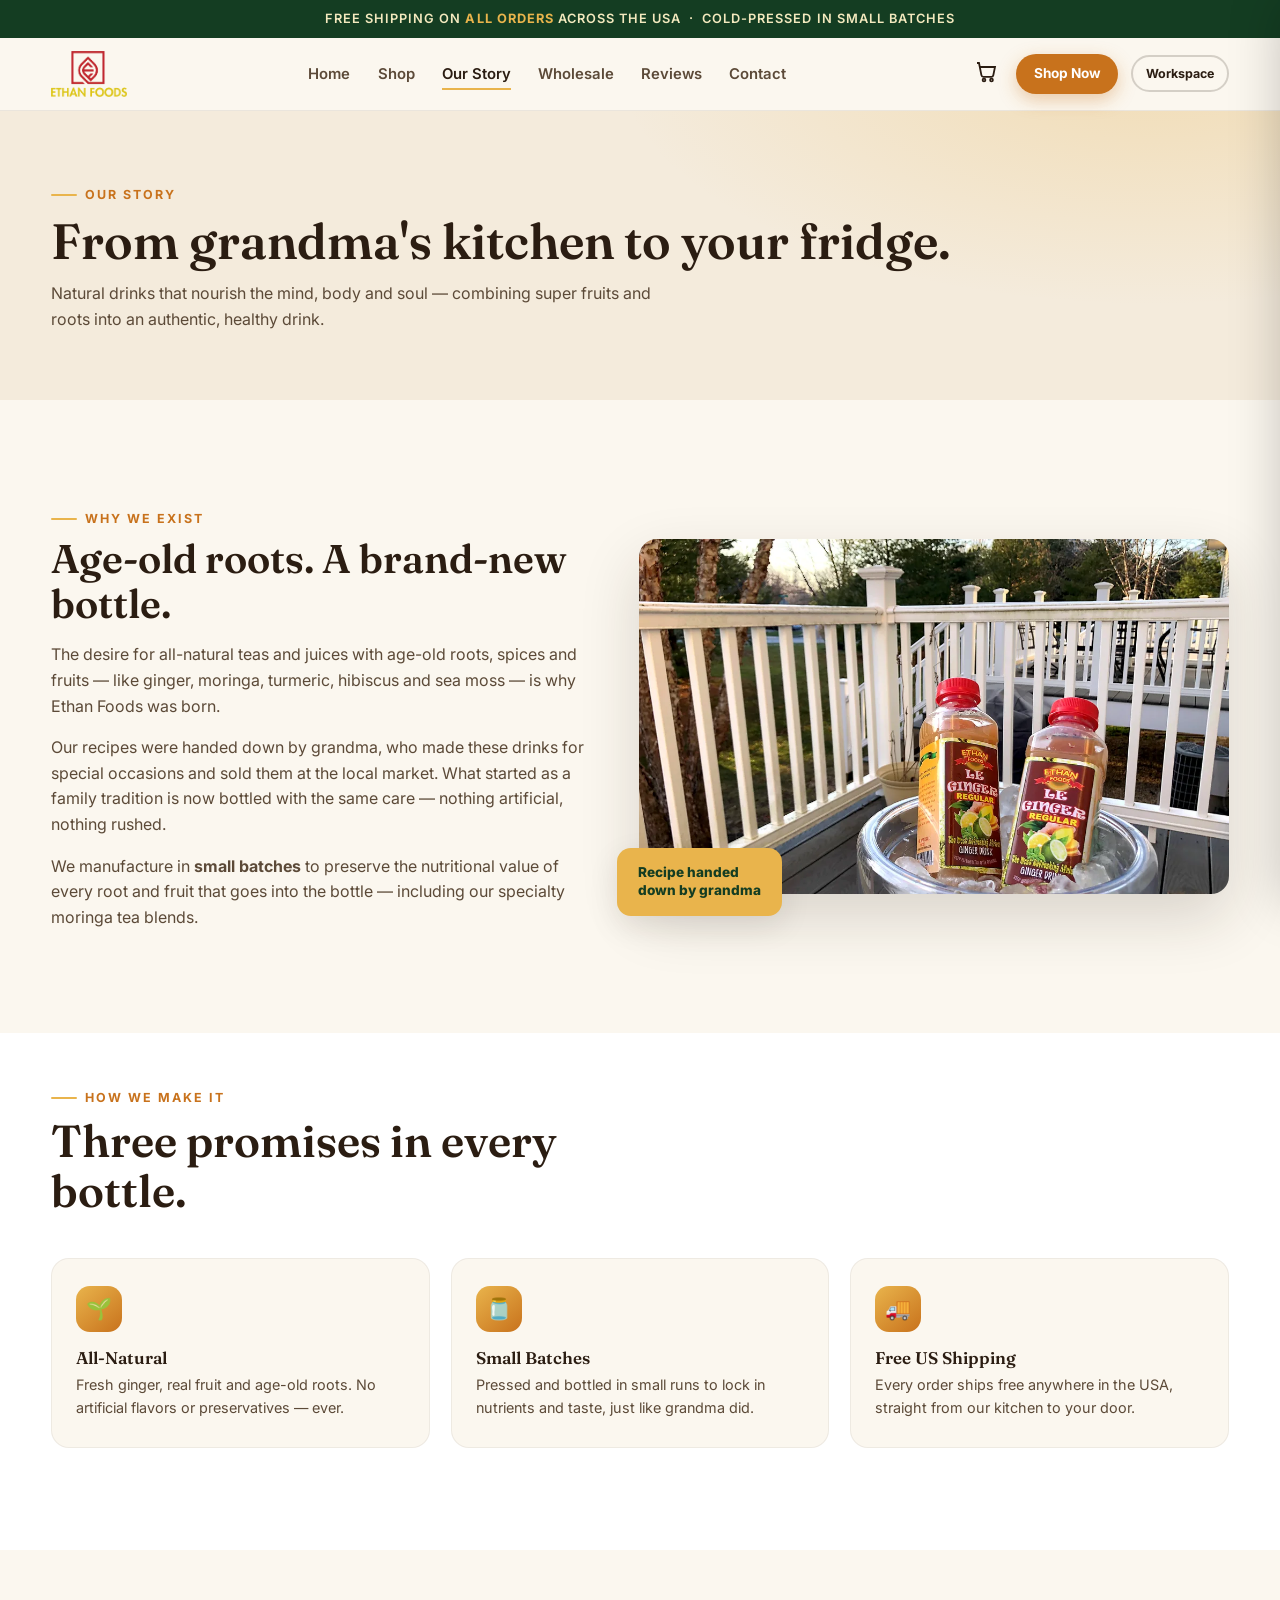
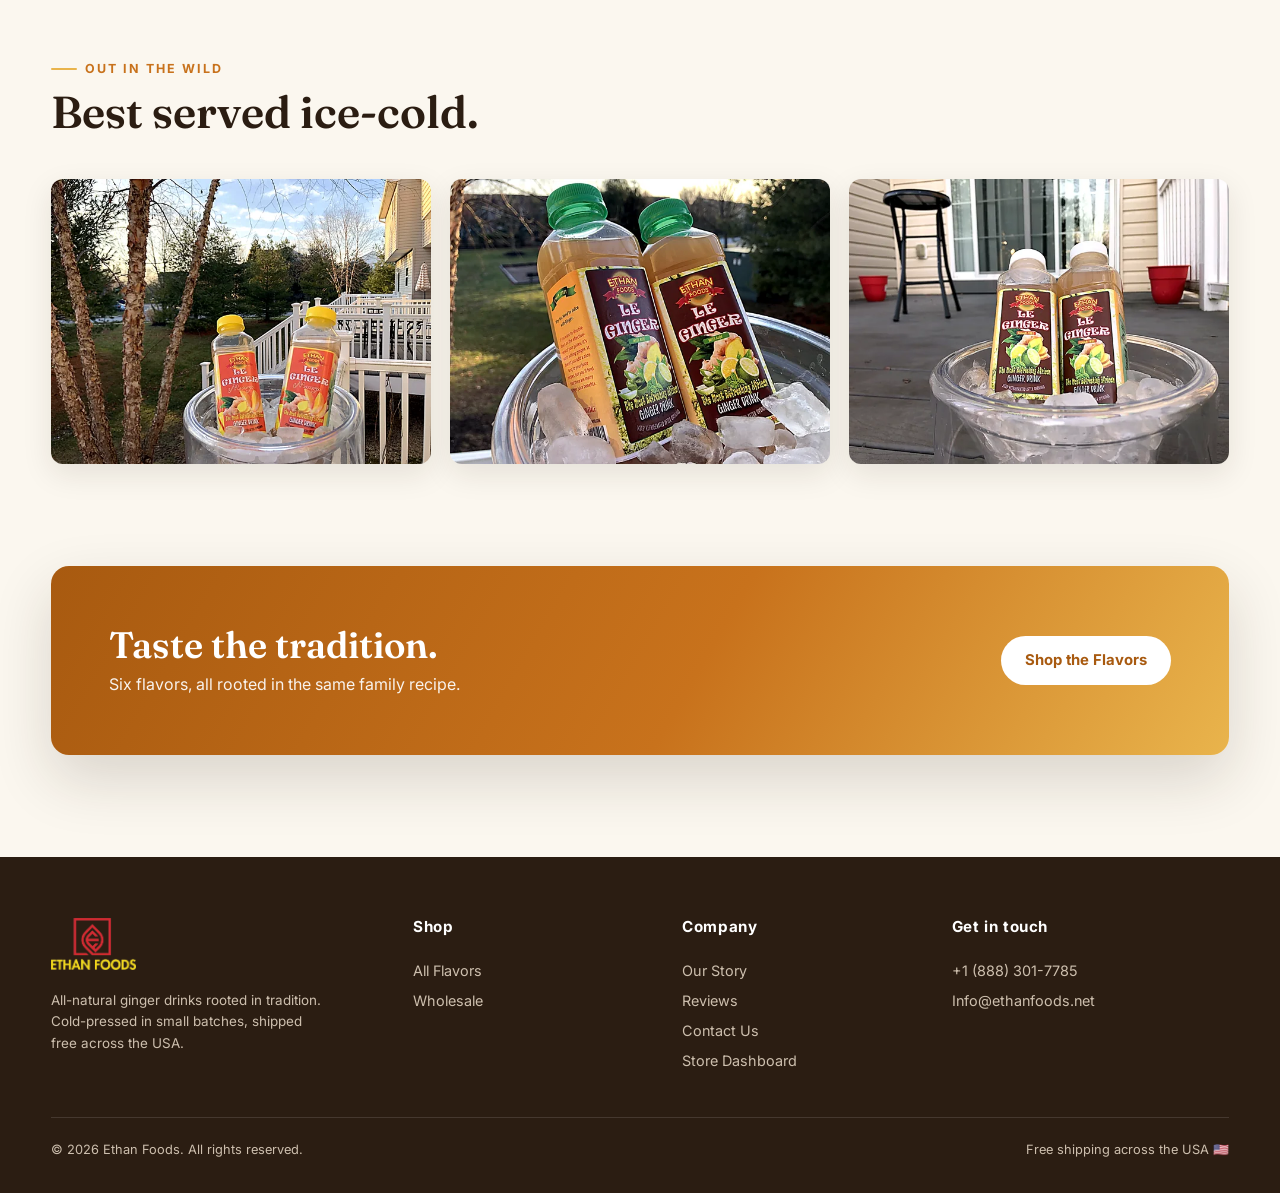
==== about.html @ 73a20da2 "Ethan Foods website with POS workspace dashboard Co-Authored-By: Claude Fable 5 <noreply@anthropic.c" ====
﻿<!DOCTYPE html>
<html lang="en">
<head>
<meta charset="UTF-8">
<meta name="viewport" content="width=device-width, initial-scale=1.0">
<title>Our Story — Ethan Foods</title>
<meta name="description" content="Ethan Foods was born from a grandmother's recipe — all-natural teas and juices with age-old roots, spices and fruits, made in small batches.">
<link rel="icon" href="assets/img/brand/favicon-32.png">
<link rel="preconnect" href="https://fonts.googleapis.com">
<link rel="preconnect" href="https://fonts.gstatic.com" crossorigin>
<link href="https://fonts.googleapis.com/css2?family=Fraunces:ital,wght@0,500;0,600;0,700;1,500&family=Inter:wght@400;500;600;700;800&display=swap" rel="stylesheet">
<link rel="stylesheet" href="assets/css/site.css">
</head>
<body>

<div class="announce">Free shipping on <b>all orders</b> across the USA &nbsp;·&nbsp; Cold-pressed in small batches</div>

<header class="site-header">
  <nav class="nav wrap">
    <a class="brand" href="index.html"><img src="assets/img/brand/ethan-foods-logo.png" alt="Ethan Foods"></a>
    <ul class="nav-links">
      <li><a href="index.html">Home</a></li>
      <li><a href="shop.html">Shop</a></li>
      <li><a href="about.html" class="active">Our Story</a></li>
      <li><a href="wholesale.html">Wholesale</a></li>
      <li><a href="reviews.html">Reviews</a></li>
      <li><a href="contact.html">Contact</a></li>
    </ul>
    <div class="nav-cta">
      <button class="cart-btn" data-cart-open aria-label="Open cart">
        <svg fill="none" stroke-width="1.8" viewBox="0 0 24 24"><path d="M3 3h2l2.4 12.2a2 2 0 0 0 2 1.6h7.9a2 2 0 0 0 2-1.6L21 7H6"/><circle cx="10" cy="20" r="1.4"/><circle cx="17.5" cy="20" r="1.4"/></svg>
        <span class="cart-count">0</span>
      </button>
      <a class="btn btn-primary btn-sm" href="shop.html">Shop Now</a>
      <a class="btn btn-ghost" style="padding:.4rem .8rem;font-size:.78rem" href="dashboard.html">Workspace</a>
      <button class="burger" aria-label="Menu"><span></span><span></span><span></span></button>
    </div>
  </nav>
</header>

<main>
  <section class="page-hero">
    <div class="wrap">
      <span class="eyebrow">Our story</span>
      <h1>From grandma's kitchen to your fridge.</h1>
      <p>Natural drinks that nourish the mind, body and soul — combining super fruits and roots into an authentic, healthy drink.</p>
    </div>
  </section>

  <section class="section">
    <div class="wrap story-grid" style="align-items:center">
      <div class="reveal">
        <span class="eyebrow">Why we exist</span>
        <h2 style="font-size:clamp(1.8rem,3.6vw,2.5rem);margin:.5rem 0 1rem">Age-old roots. A brand-new bottle.</h2>
        <p style="color:var(--ink-soft);margin-bottom:1rem">The desire for all-natural teas and juices with age-old roots, spices and fruits — like ginger, moringa, turmeric, hibiscus and sea moss — is why Ethan Foods was born.</p>
        <p style="color:var(--ink-soft);margin-bottom:1rem">Our recipes were handed down by grandma, who made these drinks for special occasions and sold them at the local market. What started as a family tradition is now bottled with the same care — nothing artificial, nothing rushed.</p>
        <p style="color:var(--ink-soft)">We manufacture in <b>small batches</b> to preserve the nutritional value of every root and fruit that goes into the bottle — including our specialty moringa tea blends.</p>
      </div>
      <div class="story-media reveal">
        <picture>
          <source srcset="assets/img/lifestyle/deck-sunset-1100.webp" type="image/webp">
          <img src="assets/img/lifestyle/deck-sunset.jpg" alt="Le Ginger bottles on ice at sunset">
        </picture>
        <div class="stamp">Recipe handed<br>down by grandma</div>
      </div>
    </div>
  </section>

  <section class="section benefits" style="padding-top:3rem">
    <div class="wrap">
      <div class="section-head reveal">
        <span class="eyebrow">How we make it</span>
        <h2>Three promises in every bottle.</h2>
      </div>
      <div class="benefit-grid" style="grid-template-columns:repeat(3,1fr)">
        <div class="benefit reveal"><div class="ico">🌱</div><h3>All-Natural</h3><p>Fresh ginger, real fruit and age-old roots. No artificial flavors or preservatives — ever.</p></div>
        <div class="benefit reveal"><div class="ico">🫙</div><h3>Small Batches</h3><p>Pressed and bottled in small runs to lock in nutrients and taste, just like grandma did.</p></div>
        <div class="benefit reveal"><div class="ico">🚚</div><h3>Free US Shipping</h3><p>Every order ships free anywhere in the USA, straight from our kitchen to your door.</p></div>
      </div>
    </div>
  </section>

  <section class="section">
    <div class="wrap">
      <div class="section-head reveal">
        <span class="eyebrow">Out in the wild</span>
        <h2>Best served ice-cold.</h2>
      </div>
      <div class="gallery-grid reveal">
        <picture><source srcset="assets/img/lifestyle/backyard-640.webp" type="image/webp"><img src="assets/img/lifestyle/backyard.jpg" alt="Le Ginger in the backyard" loading="lazy"></picture>
        <picture><source srcset="assets/img/lifestyle/ice-bucket-640.webp" type="image/webp"><img src="assets/img/lifestyle/ice-bucket.jpg" alt="Bottles in an ice bucket" loading="lazy"></picture>
        <picture><source srcset="assets/img/lifestyle/patio-640.webp" type="image/webp"><img src="assets/img/lifestyle/patio.jpg" alt="Le Ginger on the patio" loading="lazy"></picture>
      </div>
    </div>
  </section>

  <section class="section" style="padding-top:0">
    <div class="wrap">
      <div class="cta-band reveal">
        <div>
          <h2>Taste the tradition.</h2>
          <p>Six flavors, all rooted in the same family recipe.</p>
        </div>
        <a class="btn" href="shop.html">Shop the Flavors</a>
      </div>
    </div>
  </section>
</main>

<footer class="site-footer">
  <div class="wrap">
    <div class="footer-grid">
      <div>
        <a class="brand" href="index.html"><img src="assets/img/brand/ethan-foods-logo.png" alt="Ethan Foods"></a>
        <p class="tiny">All-natural ginger drinks rooted in tradition. Cold-pressed in small batches, shipped free across the USA.</p>
      </div>
      <div>
        <h4>Shop</h4>
        <a href="shop.html">All Flavors</a>
        <a href="wholesale.html">Wholesale</a>
      </div>
      <div>
        <h4>Company</h4>
        <a href="about.html">Our Story</a>
        <a href="reviews.html">Reviews</a>
        <a href="contact.html">Contact Us</a>
        <a href="dashboard.html">Store Dashboard</a>
      </div>
      <div>
        <h4>Get in touch</h4>
        <a href="tel:+18883017785">+1 (888) 301-7785</a>
        <a href="mailto:Info@ethanfoods.net">Info@ethanfoods.net</a>
      </div>
    </div>
    <div class="footer-bottom">
      <span>© <span data-year>2026</span> Ethan Foods. All rights reserved.</span>
      <span>Free shipping across the USA 🇺🇸</span>
    </div>
  </div>
</footer>

<div class="drawer-veil" data-cart-close></div>
<aside class="drawer" aria-label="Shopping cart">
  <div class="drawer-head">
    <h3>Your Cart</h3>
    <button class="drawer-close" data-cart-close aria-label="Close">×</button>
  </div>
  <div class="drawer-items"></div>
  <div class="drawer-foot">
    <div class="drawer-total"><span>Total</span><span data-cart-total>$0.00</span></div>
    <button class="btn btn-primary">Checkout</button>
    <p class="form-note">Demo cart — checkout connects to your store platform.</p>
  </div>
</aside>

<script src="assets/js/data.js"></script>
<script src="assets/js/site.js"></script>
</body>
</html>
---- assets/css/site.css ----
/* ============================================================
   Ethan Foods — site stylesheet
   ============================================================ */
:root {
  --cream: #FBF7EF;
  --cream-2: #F4EBDC;
  --ink: #2B1D12;
  --ink-soft: #5C4A38;
  --ginger: #C8721C;
  --ginger-deep: #A85A10;
  --gold: #E9B44C;
  --green: #1F5B33;
  --green-deep: #143D22;
  --red: #C0272D;
  --white: #FFFFFF;
  --radius: 18px;
  --radius-sm: 12px;
  --shadow: 0 10px 30px rgba(43, 29, 18, .10);
  --shadow-lg: 0 24px 60px rgba(43, 29, 18, .16);
  --font-display: "Fraunces", Georgia, "Times New Roman", serif;
  --font-body: "Inter", -apple-system, "Segoe UI", Roboto, sans-serif;
}

* { margin: 0; padding: 0; box-sizing: border-box; }
html { scroll-behavior: smooth; }
body {
  font-family: var(--font-body);
  color: var(--ink);
  background: var(--cream);
  line-height: 1.6;
  -webkit-font-smoothing: antialiased;
}
img { max-width: 100%; display: block; }
a { color: inherit; text-decoration: none; }
ul { list-style: none; }
button { font-family: inherit; cursor: pointer; }

.wrap { width: min(1180px, 92%); margin: 0 auto; }

h1, h2, h3, .display { font-family: var(--font-display); font-weight: 600; line-height: 1.12; }

.eyebrow {
  display: inline-flex; align-items: center; gap: .5rem;
  font-size: .78rem; font-weight: 700; letter-spacing: .16em; text-transform: uppercase;
  color: var(--ginger);
}
.eyebrow::before { content: ""; width: 26px; height: 2px; background: var(--gold); border-radius: 2px; }

.section { padding: clamp(3.5rem, 8vw, 6.5rem) 0; }
.section-head { max-width: 620px; margin-bottom: 2.6rem; }
.section-head h2 { font-size: clamp(1.9rem, 4vw, 2.8rem); margin: .5rem 0 .8rem; }
.section-head p { color: var(--ink-soft); }

/* ---------- announcement bar ---------- */
.announce {
  background: var(--green-deep); color: #F3E9BE;
  font-size: .8rem; font-weight: 600; letter-spacing: .08em; text-transform: uppercase;
  text-align: center; padding: .55rem 1rem;
}
.announce b { color: var(--gold); }

/* ---------- header ---------- */
.site-header {
  position: sticky; top: 0; z-index: 90;
  background: rgba(251, 247, 239, .92);
  backdrop-filter: blur(12px);
  border-bottom: 1px solid rgba(43, 29, 18, .08);
}
.nav {
  display: flex; align-items: center; justify-content: space-between;
  padding: .8rem 0; gap: 1rem;
}
.brand { display: flex; align-items: center; gap: .65rem; }
.brand img { height: 46px; width: auto; }
.nav-links { display: flex; gap: 1.7rem; align-items: center; }
.nav-links a {
  font-size: .93rem; font-weight: 600; color: var(--ink-soft);
  padding: .3rem 0; border-bottom: 2px solid transparent; transition: .2s;
}
.nav-links a:hover, .nav-links a.active { color: var(--ink); border-color: var(--gold); }
.nav-cta { display: flex; align-items: center; gap: .8rem; }

.btn {
  display: inline-flex; align-items: center; justify-content: center; gap: .5rem;
  padding: .78rem 1.5rem; border-radius: 999px; border: 0;
  font-weight: 700; font-size: .93rem; transition: .22s; white-space: nowrap;
}
.btn-primary { background: var(--ginger); color: #fff; box-shadow: 0 6px 18px rgba(200, 114, 28, .35); }
.btn-primary:hover { background: var(--ginger-deep); transform: translateY(-2px); }
.btn-dark { background: var(--green-deep); color: #fff; }
.btn-dark:hover { background: var(--green); transform: translateY(-2px); }
.btn-ghost { background: transparent; color: var(--ink); border: 2px solid rgba(43, 29, 18, .18); }
.btn-ghost:hover { border-color: var(--ink); }
.btn-sm { padding: .55rem 1.1rem; font-size: .85rem; }

.cart-btn { position: relative; background: none; border: 0; padding: .35rem; }
.cart-btn svg { width: 24px; height: 24px; stroke: var(--ink); }
.cart-count {
  position: absolute; top: -4px; right: -7px;
  background: var(--red); color: #fff; font-size: .66rem; font-weight: 800;
  min-width: 18px; height: 18px; border-radius: 999px;
  display: flex; align-items: center; justify-content: center; padding: 0 4px;
}
.burger { display: none; background: none; border: 0; }
.burger span { display: block; width: 24px; height: 2.5px; background: var(--ink); margin: 5px 0; border-radius: 2px; transition: .25s; }

/* ---------- hero ---------- */
.hero { position: relative; overflow: hidden; background:
  radial-gradient(1200px 600px at 85% -10%, rgba(233, 180, 76, .25), transparent 60%),
  radial-gradient(900px 500px at -10% 110%, rgba(31, 91, 51, .12), transparent 60%),
  var(--cream);
}
.hero-grid {
  display: grid; grid-template-columns: 1.05fr .95fr; gap: 3rem; align-items: center;
  padding: clamp(3rem, 7vw, 5.5rem) 0;
}
.hero h1 { font-size: clamp(2.4rem, 5.4vw, 4rem); margin: 1rem 0 1.2rem; }
.hero h1 em { font-style: italic; color: var(--ginger); }
.hero p.lede { font-size: 1.08rem; color: var(--ink-soft); max-width: 46ch; }
.hero-actions { display: flex; gap: .9rem; margin-top: 1.9rem; flex-wrap: wrap; }
.hero-stats { display: flex; gap: 2.2rem; margin-top: 2.4rem; flex-wrap: wrap; }
.hero-stats b { font-family: var(--font-display); font-size: 1.55rem; display: block; color: var(--ink); }
.hero-stats span { font-size: .82rem; color: var(--ink-soft); }
.hero-media { position: relative; }
.hero-media .blob {
  position: absolute; inset: 6% -4% 2% -4%;
  background: linear-gradient(150deg, #F7E4C3, #EFD3A0);
  border-radius: 48% 52% 55% 45% / 52% 46% 54% 48%;
  box-shadow: var(--shadow-lg);
}
.hero-media img { position: relative; z-index: 1; filter: drop-shadow(0 26px 30px rgba(43,29,18,.28)); }
.hero-badge {
  position: absolute; z-index: 2; right: 2%; top: 0;
  background: var(--red); color: #fff; font-weight: 800; font-size: .8rem;
  padding: .8rem 1rem; border-radius: 999px; transform: rotate(8deg);
  text-align: center; line-height: 1.25; box-shadow: var(--shadow);
}

/* ---------- marquee ---------- */
.marquee { background: var(--ginger); color: #fff; overflow: hidden; padding: .7rem 0; }
.marquee-track { display: flex; gap: 3rem; width: max-content; animation: scroll 26s linear infinite; }
.marquee-track span { font-weight: 700; letter-spacing: .1em; text-transform: uppercase; font-size: .82rem; display: flex; gap: 3rem; }
@keyframes scroll { to { transform: translateX(-50%); } }

/* ---------- benefits ---------- */
.benefits { background: var(--white); }
.benefit-grid { display: grid; grid-template-columns: repeat(4, 1fr); gap: 1.3rem; }
.benefit {
  background: var(--cream); border-radius: var(--radius); padding: 1.7rem 1.5rem;
  border: 1px solid rgba(43, 29, 18, .06); transition: .25s;
}
.benefit:hover { transform: translateY(-5px); box-shadow: var(--shadow); }
.benefit .ico {
  width: 46px; height: 46px; border-radius: 14px; display: flex; align-items: center; justify-content: center;
  background: linear-gradient(140deg, var(--gold), var(--ginger)); color: #fff; font-size: 1.3rem; margin-bottom: 1rem;
}
.benefit h3 { font-size: 1.06rem; margin-bottom: .4rem; }
.benefit p { font-size: .9rem; color: var(--ink-soft); }

/* ---------- products ---------- */
.filter-row { display: flex; gap: .6rem; flex-wrap: wrap; margin-bottom: 2rem; }
.chip {
  border: 1.5px solid rgba(43, 29, 18, .16); background: #fff; border-radius: 999px;
  padding: .45rem 1.1rem; font-weight: 600; font-size: .86rem; color: var(--ink-soft); transition: .2s;
}
.chip.active, .chip:hover { background: var(--green-deep); border-color: var(--green-deep); color: #fff; }

.product-grid { display: grid; grid-template-columns: repeat(3, 1fr); gap: 1.6rem; }
.card {
  background: var(--white); border-radius: var(--radius); overflow: hidden;
  border: 1px solid rgba(43, 29, 18, .07); transition: .28s; display: flex; flex-direction: column;
}
.card:hover { transform: translateY(-6px); box-shadow: var(--shadow-lg); }
.card-media { position: relative; background: linear-gradient(170deg, #FDF9F1, #F3E9D5); padding: 1.4rem; }
.card-media img { width: 100%; aspect-ratio: 1 / .82; object-fit: contain; transition: transform .35s; }
.card:hover .card-media img { transform: scale(1.05); }
.card-tag {
  position: absolute; top: 14px; left: 14px; background: var(--green-deep); color: #fff;
  font-size: .68rem; font-weight: 800; letter-spacing: .06em; text-transform: uppercase;
  padding: .3rem .7rem; border-radius: 999px;
}
.heat {
  position: absolute; top: 14px; right: 14px; font-size: .68rem; font-weight: 800;
  padding: .3rem .7rem; border-radius: 999px; text-transform: uppercase; letter-spacing: .05em;
}
.heat.spicy { background: #FBE3E4; color: var(--red); }
.heat.mild { background: #E4F0E4; color: var(--green); }
.card-body { padding: 1.3rem 1.4rem 1.5rem; display: flex; flex-direction: column; gap: .55rem; flex: 1; }
.card-body h3 { font-size: 1.14rem; }
.card-body .unit { font-size: .8rem; color: var(--ink-soft); }
.card-body .desc { font-size: .88rem; color: var(--ink-soft); flex: 1; }
.card-foot { display: flex; align-items: center; justify-content: space-between; margin-top: .6rem; }
.price { font-family: var(--font-display); font-size: 1.4rem; font-weight: 700; }
.price small { font-size: .72rem; color: var(--ink-soft); font-family: var(--font-body); font-weight: 600; display: block; }

/* ---------- story ---------- */
.story { background: var(--green-deep); color: #F5EFE2; }
.story .eyebrow { color: var(--gold); }
.story-grid { display: grid; grid-template-columns: .95fr 1.05fr; gap: 3.4rem; align-items: center; }
.story h2 { font-size: clamp(1.9rem, 4vw, 2.7rem); color: #fff; margin: .5rem 0 1.1rem; }
.story p { color: #D8CFBC; margin-bottom: 1rem; }
.story blockquote {
  border-left: 3px solid var(--gold); padding-left: 1.2rem; margin: 1.6rem 0;
  font-family: var(--font-display); font-size: 1.18rem; font-style: italic; color: #F3E9BE;
}
.story-media { position: relative; }
.story-media img { border-radius: var(--radius); box-shadow: var(--shadow-lg); }
.story-media .stamp {
  position: absolute; bottom: -22px; left: -22px; background: var(--gold); color: var(--green-deep);
  font-weight: 800; padding: 1rem 1.3rem; border-radius: 14px; font-size: .85rem; line-height: 1.3;
  box-shadow: var(--shadow);
}

/* ---------- gallery strip ---------- */
.gallery-grid { display: grid; grid-template-columns: repeat(3, 1fr); gap: 1.2rem; }
.gallery-grid img { border-radius: var(--radius-sm); aspect-ratio: 4/3; object-fit: cover; transition: .3s; box-shadow: var(--shadow); }
.gallery-grid img:hover { transform: scale(1.025); }

/* ---------- reviews ---------- */
.reviews { background: var(--cream-2); }
.review-rail { display: grid; grid-template-columns: repeat(3, 1fr); gap: 1.4rem; }
.review {
  background: #fff; border-radius: var(--radius); padding: 1.7rem;
  border: 1px solid rgba(43, 29, 18, .06); display: flex; flex-direction: column; gap: .8rem;
}
.stars { color: var(--gold); letter-spacing: 2px; font-size: 1rem; }
.review p { font-size: .92rem; color: var(--ink-soft); flex: 1; }
.review .who { font-weight: 700; font-size: .9rem; }
.review .who span { display: block; font-weight: 500; font-size: .76rem; color: var(--ink-soft); }
.center-cta { text-align: center; margin-top: 2.4rem; }

/* ---------- CTA band ---------- */
.cta-band {
  background: linear-gradient(120deg, var(--ginger-deep), var(--ginger) 55%, var(--gold));
  color: #fff; border-radius: var(--radius); padding: clamp(2.2rem, 5vw, 3.6rem);
  display: flex; align-items: center; justify-content: space-between; gap: 2rem; flex-wrap: wrap;
  box-shadow: var(--shadow-lg);
}
.cta-band h2 { font-size: clamp(1.6rem, 3.4vw, 2.3rem); max-width: 22ch; }
.cta-band p { opacity: .92; margin-top: .4rem; }
.cta-band .btn { background: #fff; color: var(--ginger-deep); }
.cta-band .btn:hover { transform: translateY(-2px); }

/* ---------- page hero (inner pages) ---------- */
.page-hero { background:
  radial-gradient(900px 420px at 90% -20%, rgba(233, 180, 76, .28), transparent 60%), var(--cream-2);
  padding: clamp(2.6rem, 6vw, 4.2rem) 0;
}
.page-hero h1 { font-size: clamp(2rem, 4.6vw, 3.1rem); margin-top: .6rem; }
.page-hero p { color: var(--ink-soft); max-width: 60ch; margin-top: .7rem; }

/* ---------- forms ---------- */
.form-grid { display: grid; grid-template-columns: 1fr 1fr; gap: 1.1rem; }
.form-grid .full { grid-column: 1 / -1; }
label { font-size: .84rem; font-weight: 700; display: block; margin-bottom: .35rem; }
input, textarea, select {
  width: 100%; padding: .8rem 1rem; border-radius: var(--radius-sm);
  border: 1.5px solid rgba(43, 29, 18, .15); background: #fff; font: inherit; color: var(--ink);
  transition: border-color .2s;
}
input:focus, textarea:focus, select:focus { outline: none; border-color: var(--ginger); }
textarea { min-height: 130px; resize: vertical; }
.form-note { font-size: .8rem; color: var(--ink-soft); }
.form-success {
  display: none; background: #E4F0E4; color: var(--green-deep); border-radius: var(--radius-sm);
  padding: 1rem 1.2rem; font-weight: 600; margin-top: 1rem;
}

.split { display: grid; grid-template-columns: 1fr 1fr; gap: 3rem; align-items: start; }
.info-card {
  background: #fff; border-radius: var(--radius); padding: 1.8rem;
  border: 1px solid rgba(43, 29, 18, .07); margin-bottom: 1.2rem;
}
.info-card h3 { margin-bottom: .5rem; }
.info-card a { color: var(--ginger); font-weight: 700; }

/* ---------- cart drawer ---------- */
.drawer-veil {
  position: fixed; inset: 0; background: rgba(20, 12, 5, .45); z-index: 120;
  opacity: 0; pointer-events: none; transition: .25s;
}
.drawer {
  position: fixed; top: 0; right: 0; bottom: 0; width: min(400px, 92vw); z-index: 130;
  background: var(--cream); box-shadow: -18px 0 50px rgba(0,0,0,.22);
  transform: translateX(105%); transition: .3s cubic-bezier(.2, .8, .3, 1);
  display: flex; flex-direction: column;
}
body.cart-open .drawer { transform: none; }
body.cart-open .drawer-veil { opacity: 1; pointer-events: auto; }
.drawer-head { display: flex; align-items: center; justify-content: space-between; padding: 1.2rem 1.4rem; border-bottom: 1px solid rgba(43,29,18,.1); }
.drawer-head h3 { font-size: 1.2rem; }
.drawer-close { background: none; border: 0; font-size: 1.6rem; line-height: 1; color: var(--ink-soft); }
.drawer-items { flex: 1; overflow-y: auto; padding: 1.1rem 1.4rem; display: flex; flex-direction: column; gap: 1rem; }
.drawer-item { display: grid; grid-template-columns: 62px 1fr auto; gap: .9rem; align-items: center; }
.drawer-item img { width: 62px; height: 62px; object-fit: contain; background: #fff; border-radius: 10px; padding: 4px; border: 1px solid rgba(43,29,18,.08); }
.drawer-item h4 { font-size: .88rem; }
.qty { display: inline-flex; align-items: center; gap: .55rem; margin-top: .3rem; }
.qty button { width: 22px; height: 22px; border-radius: 6px; border: 1px solid rgba(43,29,18,.2); background: #fff; font-weight: 700; }
.drawer-item .line { font-weight: 700; font-size: .9rem; }
.drawer-empty { text-align: center; color: var(--ink-soft); margin-top: 3rem; }
.drawer-foot { padding: 1.2rem 1.4rem; border-top: 1px solid rgba(43,29,18,.1); }
.drawer-total { display: flex; justify-content: space-between; font-weight: 800; font-size: 1.05rem; margin-bottom: .9rem; }
.drawer-foot .btn { width: 100%; }
.drawer-foot .form-note { text-align: center; margin-top: .6rem; }

/* ---------- toast ---------- */
.toast {
  position: fixed; bottom: 26px; left: 50%; transform: translate(-50%, 80px);
  background: var(--green-deep); color: #fff; padding: .8rem 1.5rem; border-radius: 999px;
  font-weight: 600; font-size: .9rem; z-index: 200; opacity: 0; transition: .3s; box-shadow: var(--shadow-lg);
}
.toast.show { transform: translate(-50%, 0); opacity: 1; }

/* ---------- footer ---------- */
.site-footer { background: var(--ink); color: #CDBFAE; padding: 3.6rem 0 2rem; margin-top: 0; }
.footer-grid { display: grid; grid-template-columns: 1.4fr 1fr 1fr 1.2fr; gap: 2.4rem; }
.site-footer h4 { color: #fff; font-size: .95rem; margin-bottom: 1rem; letter-spacing: .04em; }
.site-footer a { display: block; padding: .22rem 0; font-size: .9rem; transition: color .2s; }
.site-footer a:hover { color: var(--gold); }
.site-footer .brand img { height: 52px; filter: brightness(1.1); }
.site-footer .tiny { font-size: .84rem; margin-top: 1rem; max-width: 34ch; }
.footer-bottom {
  border-top: 1px solid rgba(255,255,255,.12); margin-top: 2.6rem; padding-top: 1.4rem;
  display: flex; justify-content: space-between; gap: 1rem; flex-wrap: wrap; font-size: .8rem;
}
.socials { display: flex; gap: .7rem; }
.socials a {
  width: 34px; height: 34px; border-radius: 999px; border: 1px solid rgba(255,255,255,.22);
  display: flex; align-items: center; justify-content: center; padding: 0;
}
.socials svg { width: 15px; height: 15px; fill: #CDBFAE; }
.socials a:hover { border-color: var(--gold); }
.socials a:hover svg { fill: var(--gold); }

/* ---------- reveal animation ---------- */
.reveal { opacity: 0; transform: translateY(26px); transition: opacity .6s ease, transform .6s ease; }
.reveal.in { opacity: 1; transform: none; }

/* ---------- responsive ---------- */
@media (max-width: 960px) {
  .hero-grid, .story-grid, .split { grid-template-columns: 1fr; }
  .product-grid, .review-rail, .gallery-grid { grid-template-columns: repeat(2, 1fr); }
  .benefit-grid { grid-template-columns: repeat(2, 1fr); }
  .footer-grid { grid-template-columns: 1fr 1fr; }
  .hero-media { order: -1; max-width: 520px; margin: 0 auto; }
}
@media (max-width: 640px) {
  .nav-links {
    position: fixed; inset: 62px 0 auto 0; background: var(--cream);
    flex-direction: column; gap: 0; padding: .6rem 0 1.2rem; border-bottom: 1px solid rgba(43,29,18,.1);
    display: none; z-index: 80;
  }
  .nav-links.open { display: flex; }
  .nav-links a { padding: .7rem 6%; width: 100%; }
  .burger { display: block; }
  .nav .btn-primary { display: none; }
  .product-grid, .review-rail, .benefit-grid, .form-grid, .gallery-grid { grid-template-columns: 1fr; }
  .form-grid .full { grid-column: auto; }
  .cta-band { flex-direction: column; text-align: center; }
}
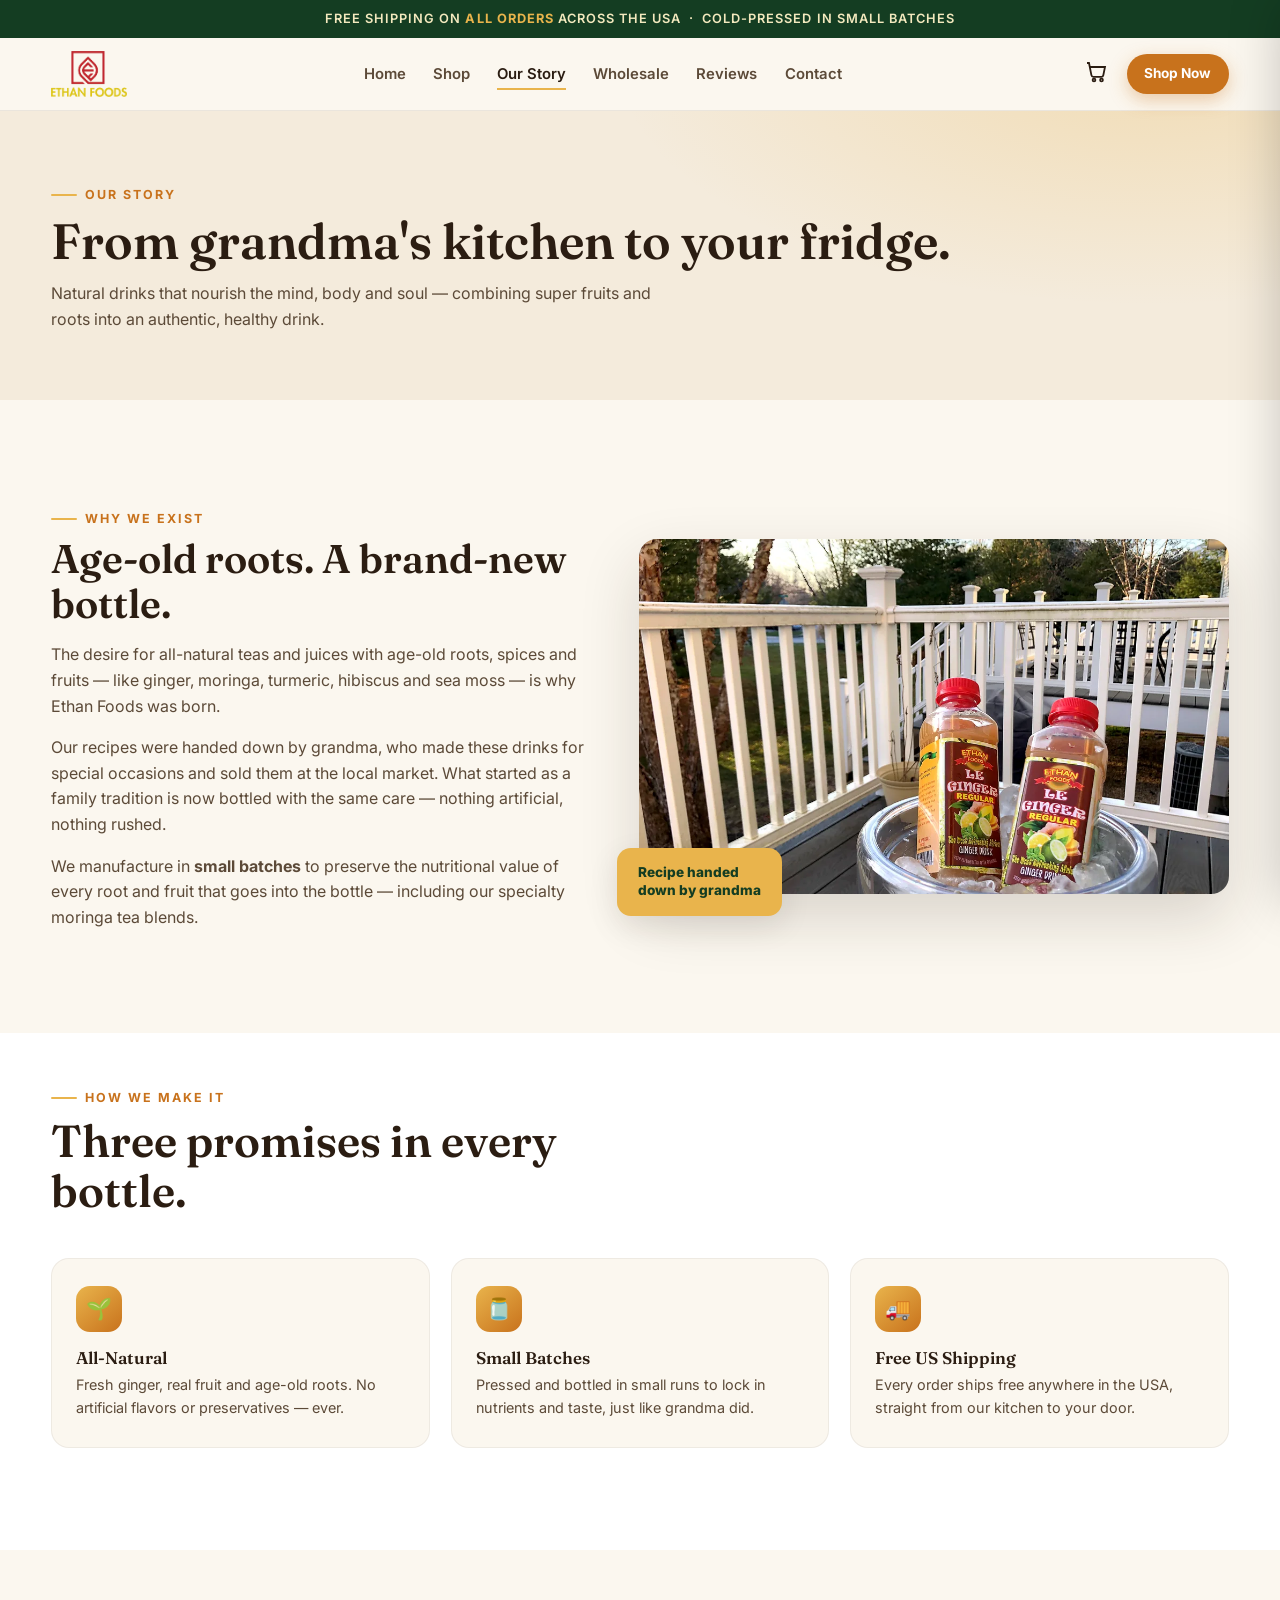
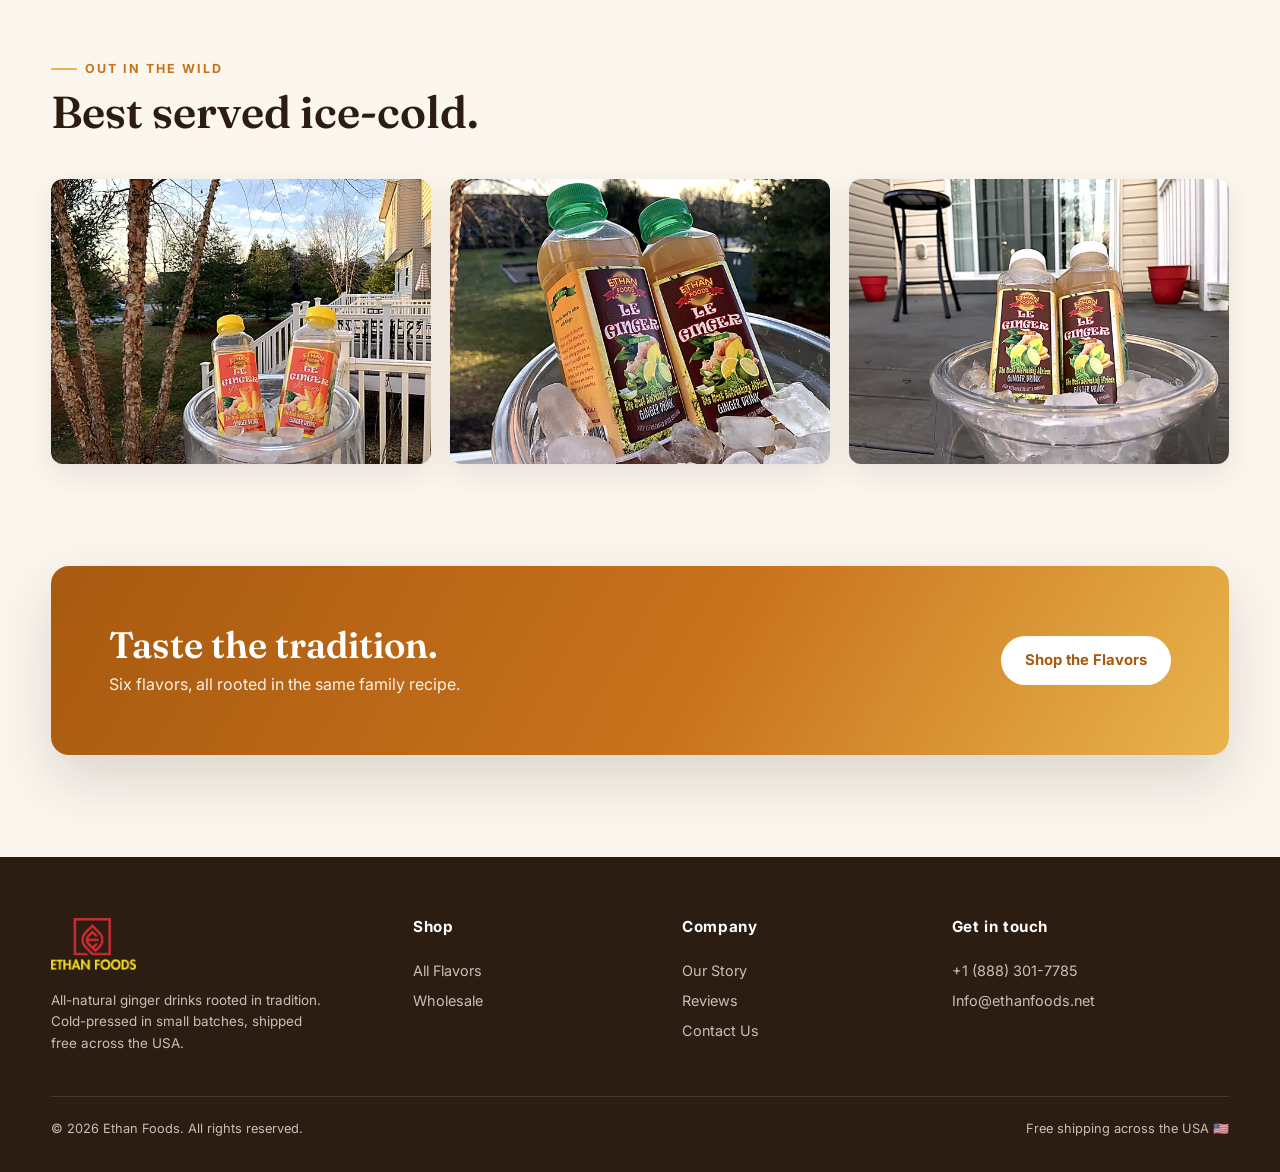
==== commit 6331e143: "Remove Workspace dashboard from public site (moved to own repo) Co-Authored-By: Claude Fable 5 <nore" ====
--- a/about.html
+++ b/about.html
@@ -9,7 +9,7 @@
 <link rel="preconnect" href="https://fonts.googleapis.com">
 <link rel="preconnect" href="https://fonts.gstatic.com" crossorigin>
 <link href="https://fonts.googleapis.com/css2?family=Fraunces:ital,wght@0,500;0,600;0,700;1,500&family=Inter:wght@400;500;600;700;800&display=swap" rel="stylesheet">
-<link rel="stylesheet" href="assets/css/site.css">
+<link rel="stylesheet" href="assets/css/site.css?v=2">
 </head>
 <body>
 
@@ -32,7 +32,6 @@
         <span class="cart-count">0</span>
       </button>
       <a class="btn btn-primary btn-sm" href="shop.html">Shop Now</a>
-      <a class="btn btn-ghost" style="padding:.4rem .8rem;font-size:.78rem" href="dashboard.html">Workspace</a>
       <button class="burger" aria-label="Menu"><span></span><span></span><span></span></button>
     </div>
   </nav>
@@ -124,7 +123,6 @@
         <a href="about.html">Our Story</a>
         <a href="reviews.html">Reviews</a>
         <a href="contact.html">Contact Us</a>
-        <a href="dashboard.html">Store Dashboard</a>
       </div>
       <div>
         <h4>Get in touch</h4>
@@ -148,12 +146,13 @@
   <div class="drawer-items"></div>
   <div class="drawer-foot">
     <div class="drawer-total"><span>Total</span><span data-cart-total>$0.00</span></div>
-    <button class="btn btn-primary">Checkout</button>
-    <p class="form-note">Demo cart — checkout connects to your store platform.</p>
+    <button class="btn btn-primary" data-checkout>Checkout</button>
+    <p class="form-note">No payment online — we contact you to arrange payment &amp; delivery.</p>
   </div>
 </aside>
 
-<script src="assets/js/data.js"></script>
-<script src="assets/js/site.js"></script>
+<script src="assets/js/config.js?v=1"></script>
+<script src="assets/js/data.js?v=2"></script>
+<script src="assets/js/site.js?v=3"></script>
 </body>
 </html>
--- a/assets/css/site.css
+++ b/assets/css/site.css
@@ -358,3 +358,19 @@
   .form-grid .full { grid-column: auto; }
   .cta-band { flex-direction: column; text-align: center; }
 }
+
+/* ---------- checkout form (cart drawer) ---------- */
+.co-form { display: flex; flex-direction: column; gap: .65rem; padding: 1.2rem 1.4rem; }
+.co-head { font-size: .84rem; color: var(--ink-soft); margin: 0 0 .2rem; }
+.co-form label { display: block; font-size: .72rem; font-weight: 700; color: var(--ink-soft); margin-bottom: .25rem; }
+.co-form input, .co-form textarea {
+  width: 100%; padding: .6rem .75rem; border: 1px solid var(--line); border-radius: 9px;
+  font: inherit; font-size: .88rem; box-sizing: border-box; background: #fff;
+}
+.co-form input:focus, .co-form textarea:focus { outline: 2px solid var(--gold); border-color: transparent; }
+.co-form .btn { width: 100%; margin-top: .3rem; }
+.btn-linklike { background: none; border: 0; color: var(--ink-soft); font: inherit; font-size: .82rem; cursor: pointer; text-decoration: underline; }
+.co-success { padding: 2.2rem 1.6rem; text-align: center; }
+.co-success h4 { font-family: var(--font-display); font-size: 1.15rem; margin: .4rem 0 .6rem; }
+.co-success p { font-size: .88rem; color: var(--ink-soft); }
+body.checkout-mode .drawer-foot { display: none; }
